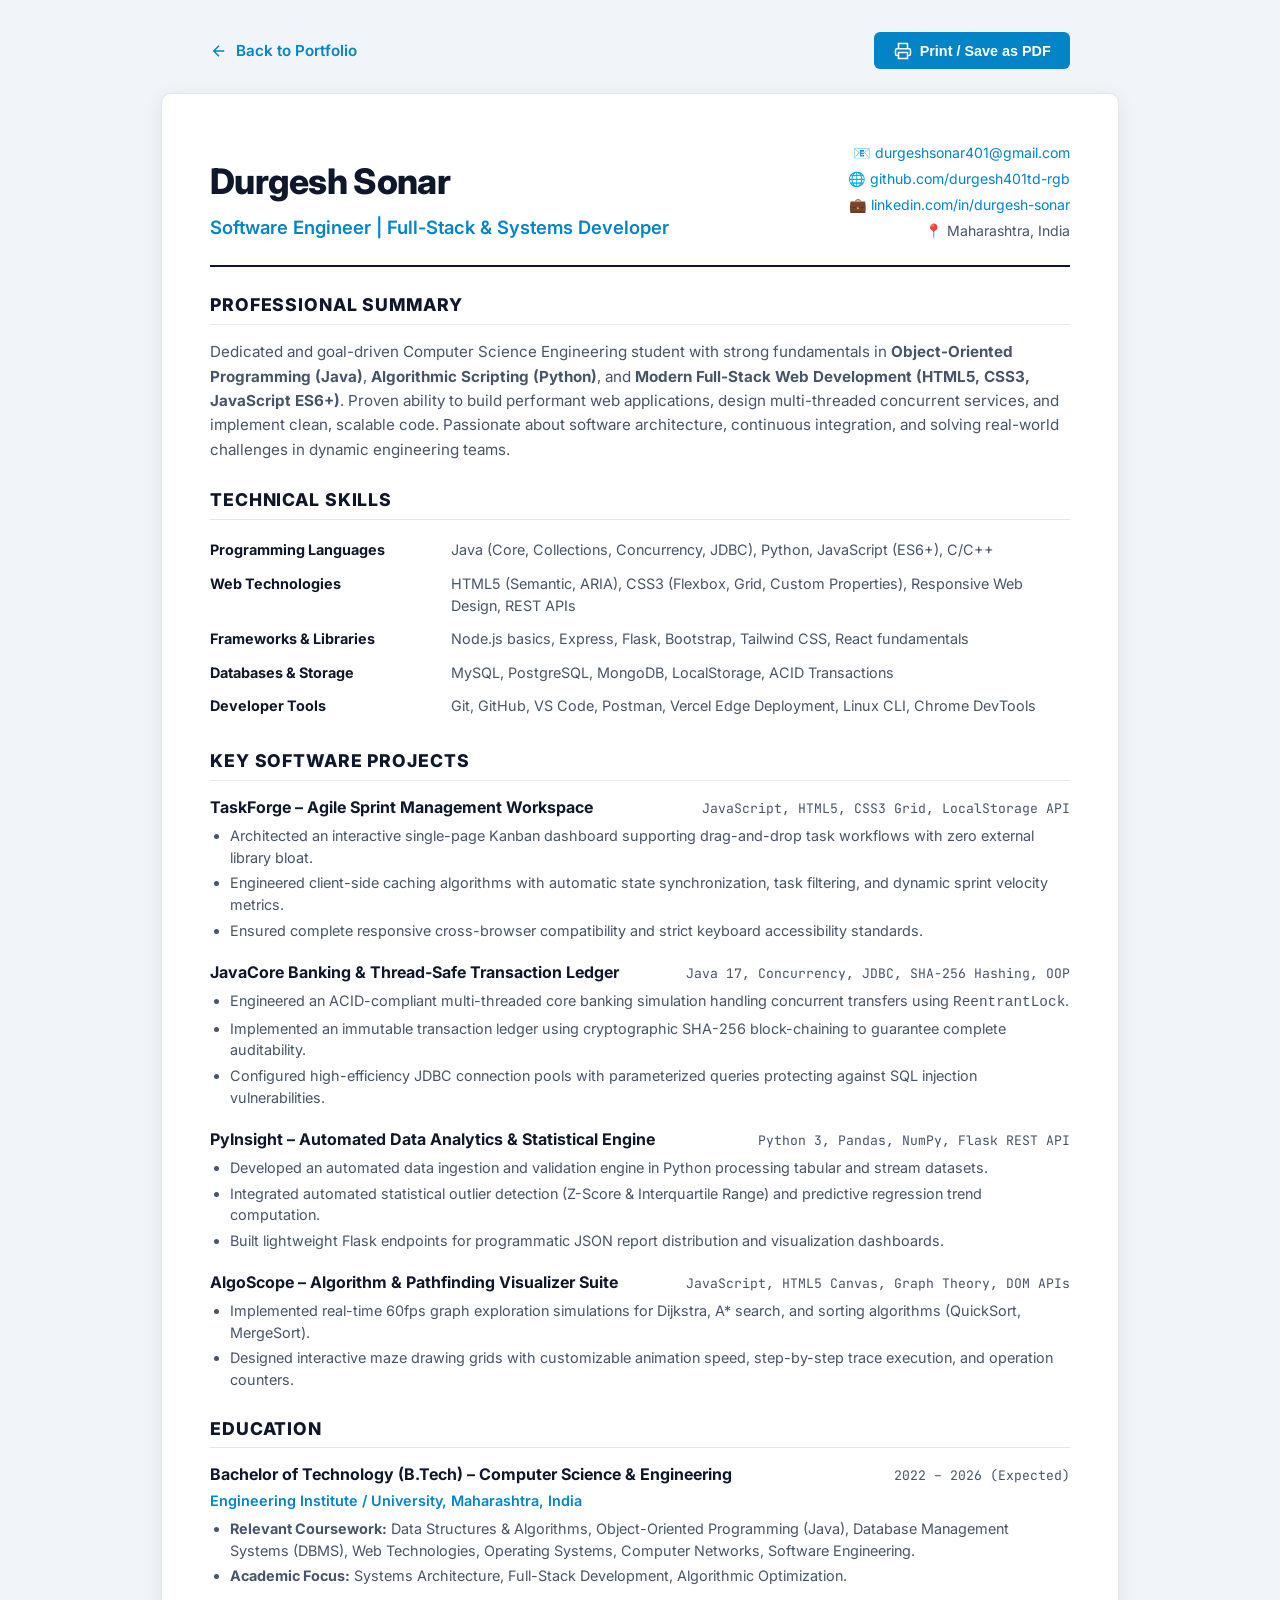
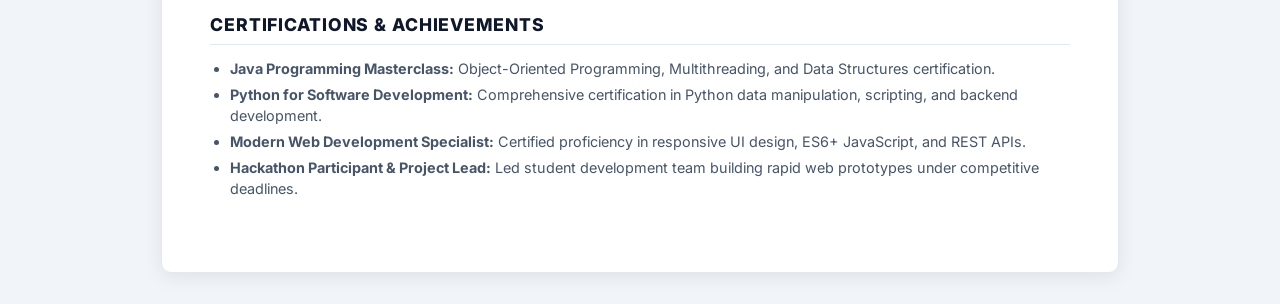
==== resume.html @ f7808ea9 "feat: design, develop, document and configure personal portfolio website" ====
<!DOCTYPE html>
<html lang="en">
<head>
  <meta charset="UTF-8">
  <meta name="viewport" content="width=device-width, initial-scale=1.0">
  <title>Durgesh Sonar - Resume | Software Engineering Portfolio</title>
  <meta name="description" content="Professional Resume of Durgesh Sonar - Software Engineer, Full-Stack Developer specializing in Java, Python, JavaScript, and Web Technologies.">
  <link rel="stylesheet" href="css/resume.css">
  <link rel="preconnect" href="https://fonts.googleapis.com">
  <link rel="preconnect" href="https://fonts.gstatic.com" crossorigin>
  <link href="https://fonts.googleapis.com/css2?family=Inter:wght@400;500;600;700;800&family=JetBrains+Mono:wght@400;600&display=swap" rel="stylesheet">
</head>
<body class="resume-page-body">

  <header class="resume-toolbar">
    <a href="index.html" class="back-link">
      <svg width="18" height="18" viewBox="0 0 24 24" fill="none" stroke="currentColor" stroke-width="2"><path d="M19 12H5M12 19l-7-7 7-7"/></svg>
      Back to Portfolio
    </a>
    <div class="actions">
      <button class="resume-btn" onclick="window.print()">
        <svg width="18" height="18" viewBox="0 0 24 24" fill="none" stroke="currentColor" stroke-width="2"><path d="M6 9V2h12v7M6 18H4a2 2 0 01-2-2v-5a2 2 0 012-2h16a2 2 0 012 2v5a2 2 0 01-2 2h-2"/><rect x="6" y="14" width="12" height="8"/></svg>
        Print / Save as PDF
      </button>
    </div>
  </header>

  <main class="resume-paper">
    <!-- Header -->
    <header class="res-header">
      <div class="res-name-title">
        <h1>Durgesh Sonar</h1>
        <h2>Software Engineer | Full-Stack &amp; Systems Developer</h2>
      </div>
      <ul class="res-contact-info">
        <li>📧 <a href="mailto:durgeshsonar401@gmail.com">durgeshsonar401@gmail.com</a></li>
        <li>🌐 <a href="https://github.com/durgesh401td-rgb" target="_blank" rel="noopener">github.com/durgesh401td-rgb</a></li>
        <li>💼 <a href="https://www.linkedin.com/in/durgesh-sonar-441231389/" target="_blank" rel="noopener">linkedin.com/in/durgesh-sonar</a></li>
        <li>📍 Maharashtra, India</li>
      </ul>
    </header>

    <!-- Professional Summary -->
    <section class="res-section">
      <h3 class="res-section-title">Professional Summary</h3>
      <p class="res-summary-text">
        Dedicated and goal-driven Computer Science Engineering student with strong fundamentals in <strong>Object-Oriented Programming (Java)</strong>, <strong>Algorithmic Scripting (Python)</strong>, and <strong>Modern Full-Stack Web Development (HTML5, CSS3, JavaScript ES6+)</strong>. Proven ability to build performant web applications, design multi-threaded concurrent services, and implement clean, scalable code. Passionate about software architecture, continuous integration, and solving real-world challenges in dynamic engineering teams.
      </p>
    </section>

    <!-- Technical Skills -->
    <section class="res-section">
      <h3 class="res-section-title">Technical Skills</h3>
      <table class="res-skills-table">
        <tbody>
          <tr>
            <td class="skill-label">Programming Languages</td>
            <td class="skill-val">Java (Core, Collections, Concurrency, JDBC), Python, JavaScript (ES6+), C/C++</td>
          </tr>
          <tr>
            <td class="skill-label">Web Technologies</td>
            <td class="skill-val">HTML5 (Semantic, ARIA), CSS3 (Flexbox, Grid, Custom Properties), Responsive Web Design, REST APIs</td>
          </tr>
          <tr>
            <td class="skill-label">Frameworks &amp; Libraries</td>
            <td class="skill-val">Node.js basics, Express, Flask, Bootstrap, Tailwind CSS, React fundamentals</td>
          </tr>
          <tr>
            <td class="skill-label">Databases &amp; Storage</td>
            <td class="skill-val">MySQL, PostgreSQL, MongoDB, LocalStorage, ACID Transactions</td>
          </tr>
          <tr>
            <td class="skill-label">Developer Tools</td>
            <td class="skill-val">Git, GitHub, VS Code, Postman, Vercel Edge Deployment, Linux CLI, Chrome DevTools</td>
          </tr>
        </tbody>
      </table>
    </section>

    <!-- Key Projects -->
    <section class="res-section">
      <h3 class="res-section-title">Key Software Projects</h3>
      
      <!-- Project 1 -->
      <article class="res-item">
        <div class="res-item-head">
          <span class="res-item-title">TaskForge – Agile Sprint Management Workspace</span>
          <span class="res-item-date">JavaScript, HTML5, CSS3 Grid, LocalStorage API</span>
        </div>
        <ul class="res-item-bullets">
          <li>Architected an interactive single-page Kanban dashboard supporting drag-and-drop task workflows with zero external library bloat.</li>
          <li>Engineered client-side caching algorithms with automatic state synchronization, task filtering, and dynamic sprint velocity metrics.</li>
          <li>Ensured complete responsive cross-browser compatibility and strict keyboard accessibility standards.</li>
        </ul>
      </article>

      <!-- Project 2 -->
      <article class="res-item">
        <div class="res-item-head">
          <span class="res-item-title">JavaCore Banking &amp; Thread-Safe Transaction Ledger</span>
          <span class="res-item-date">Java 17, Concurrency, JDBC, SHA-256 Hashing, OOP</span>
        </div>
        <ul class="res-item-bullets">
          <li>Engineered an ACID-compliant multi-threaded core banking simulation handling concurrent transfers using <code>ReentrantLock</code>.</li>
          <li>Implemented an immutable transaction ledger using cryptographic SHA-256 block-chaining to guarantee complete auditability.</li>
          <li>Configured high-efficiency JDBC connection pools with parameterized queries protecting against SQL injection vulnerabilities.</li>
        </ul>
      </article>

      <!-- Project 3 -->
      <article class="res-item">
        <div class="res-item-head">
          <span class="res-item-title">PyInsight – Automated Data Analytics &amp; Statistical Engine</span>
          <span class="res-item-date">Python 3, Pandas, NumPy, Flask REST API</span>
        </div>
        <ul class="res-item-bullets">
          <li>Developed an automated data ingestion and validation engine in Python processing tabular and stream datasets.</li>
          <li>Integrated automated statistical outlier detection (Z-Score &amp; Interquartile Range) and predictive regression trend computation.</li>
          <li>Built lightweight Flask endpoints for programmatic JSON report distribution and visualization dashboards.</li>
        </ul>
      </article>

      <!-- Project 4 -->
      <article class="res-item">
        <div class="res-item-head">
          <span class="res-item-title">AlgoScope – Algorithm &amp; Pathfinding Visualizer Suite</span>
          <span class="res-item-date">JavaScript, HTML5 Canvas, Graph Theory, DOM APIs</span>
        </div>
        <ul class="res-item-bullets">
          <li>Implemented real-time 60fps graph exploration simulations for Dijkstra, A* search, and sorting algorithms (QuickSort, MergeSort).</li>
          <li>Designed interactive maze drawing grids with customizable animation speed, step-by-step trace execution, and operation counters.</li>
        </ul>
      </article>
    </section>

    <!-- Education -->
    <section class="res-section">
      <h3 class="res-section-title">Education</h3>
      <article class="res-item">
        <div class="res-item-head">
          <span class="res-item-title">Bachelor of Technology (B.Tech) – Computer Science &amp; Engineering</span>
          <span class="res-item-date">2022 – 2026 (Expected)</span>
        </div>
        <div class="res-item-subtitle">Engineering Institute / University, Maharashtra, India</div>
        <ul class="res-item-bullets">
          <li><strong>Relevant Coursework:</strong> Data Structures &amp; Algorithms, Object-Oriented Programming (Java), Database Management Systems (DBMS), Web Technologies, Operating Systems, Computer Networks, Software Engineering.</li>
          <li><strong>Academic Focus:</strong> Systems Architecture, Full-Stack Development, Algorithmic Optimization.</li>
        </ul>
      </article>
    </section>

    <!-- Certifications & Achievements -->
    <section class="res-section">
      <h3 class="res-section-title">Certifications &amp; Achievements</h3>
      <ul class="res-item-bullets">
        <li><strong>Java Programming Masterclass:</strong> Object-Oriented Programming, Multithreading, and Data Structures certification.</li>
        <li><strong>Python for Software Development:</strong> Comprehensive certification in Python data manipulation, scripting, and backend development.</li>
        <li><strong>Modern Web Development Specialist:</strong> Certified proficiency in responsive UI design, ES6+ JavaScript, and REST APIs.</li>
        <li><strong>Hackathon Participant &amp; Project Lead:</strong> Led student development team building rapid web prototypes under competitive deadlines.</li>
      </ul>
    </section>
  </main>

</body>
</html>
---- css/resume.css ----
/* ==========================================================================
   RESUME STYLESHEET - DURGESH SONAR
   Screen & High-Fidelity Print (ATS Friendly & Elegant)
   ========================================================================== */

:root {
  --res-bg: #ffffff;
  --res-text: #1e293b;
  --res-text-light: #475569;
  --res-primary: #0284c7;
  --res-secondary: #0f172a;
  --res-border: #e2e8f0;
  --res-font: 'Inter', -apple-system, BlinkMacSystemFont, 'Segoe UI', Roboto, sans-serif;
  --res-font-mono: 'JetBrains Mono', monospace;
}

body.resume-page-body {
  background-color: #f1f5f9;
  color: var(--res-text);
  font-family: var(--res-font);
  line-height: 1.55;
  margin: 0;
  padding: 2rem 1rem;
}

.resume-toolbar {
  max-width: 860px;
  margin: 0 auto 1.5rem auto;
  display: flex;
  justify-content: space-between;
  align-items: center;
  flex-wrap: wrap;
  gap: 1rem;
}

.resume-toolbar .back-link {
  display: inline-flex;
  align-items: center;
  gap: 0.5rem;
  font-size: 0.95rem;
  font-weight: 600;
  color: var(--res-primary);
  text-decoration: none;
}

.resume-toolbar .actions {
  display: flex;
  gap: 0.75rem;
}

.resume-btn {
  display: inline-flex;
  align-items: center;
  gap: 0.5rem;
  background: var(--res-primary);
  color: #ffffff;
  font-size: 0.9rem;
  font-weight: 600;
  padding: 0.6rem 1.2rem;
  border-radius: 6px;
  border: none;
  cursor: pointer;
  text-decoration: none;
  transition: opacity 0.2s;
}

.resume-btn:hover {
  opacity: 0.9;
}

.resume-paper {
  max-width: 860px;
  margin: 0 auto;
  background: var(--res-bg);
  padding: 3rem;
  border-radius: 10px;
  box-shadow: 0 4px 20px rgba(0, 0, 0, 0.08);
  border: 1px solid var(--res-border);
}

/* Header */
.res-header {
  border-bottom: 2px solid var(--res-secondary);
  padding-bottom: 1.5rem;
  margin-bottom: 1.5rem;
  display: flex;
  justify-content: space-between;
  align-items: flex-end;
  flex-wrap: wrap;
  gap: 1rem;
}

.res-name-title h1 {
  font-size: 2.2rem;
  font-weight: 800;
  color: var(--res-secondary);
  margin: 0 0 0.25rem 0;
  letter-spacing: -0.02em;
}

.res-name-title h2 {
  font-size: 1.15rem;
  font-weight: 600;
  color: var(--res-primary);
  margin: 0;
}

.res-contact-info {
  list-style: none;
  padding: 0;
  margin: 0;
  font-size: 0.88rem;
  color: var(--res-text-light);
  display: flex;
  flex-direction: column;
  gap: 0.25rem;
  text-align: right;
}

.res-contact-info a {
  color: var(--res-primary);
  text-decoration: none;
}

.res-contact-info a:hover {
  text-decoration: underline;
}

/* Sections */
.res-section {
  margin-bottom: 1.5rem;
}

.res-section-title {
  font-size: 1.1rem;
  font-weight: 800;
  text-transform: uppercase;
  letter-spacing: 0.05em;
  color: var(--res-secondary);
  border-bottom: 1.5px solid var(--res-border);
  padding-bottom: 0.35rem;
  margin-bottom: 0.85rem;
  display: flex;
  align-items: center;
  gap: 0.5rem;
}

.res-summary-text {
  font-size: 0.95rem;
  color: var(--res-text-light);
  line-height: 1.6;
}

/* Skill Table */
.res-skills-table {
  width: 100%;
  border-collapse: collapse;
  font-size: 0.9rem;
}

.res-skills-table td {
  padding: 0.35rem 0;
  vertical-align: top;
}

.res-skills-table td.skill-label {
  font-weight: 700;
  width: 28%;
  color: var(--res-secondary);
}

.res-skills-table td.skill-val {
  color: var(--res-text-light);
}

/* Items */
.res-item {
  margin-bottom: 1.15rem;
}

.res-item-head {
  display: flex;
  justify-content: space-between;
  align-items: baseline;
  flex-wrap: wrap;
  gap: 0.5rem;
  margin-bottom: 0.2rem;
}

.res-item-title {
  font-size: 1rem;
  font-weight: 700;
  color: var(--res-secondary);
}

.res-item-subtitle {
  font-size: 0.9rem;
  font-weight: 600;
  color: var(--res-primary);
}

.res-item-date {
  font-family: var(--res-font-mono);
  font-size: 0.82rem;
  color: var(--res-text-light);
}

.res-item-bullets {
  padding-left: 1.25rem;
  margin: 0.35rem 0 0 0;
  font-size: 0.9rem;
  color: var(--res-text-light);
}

.res-item-bullets li {
  margin-bottom: 0.25rem;
  line-height: 1.5;
}

/* Print Styles */
@media print {
  @page {
    margin: 1.2cm;
    size: letter portrait;
  }

  body.resume-page-body {
    background: #ffffff !important;
    padding: 0 !important;
  }

  .resume-toolbar {
    display: none !important;
  }

  .resume-paper {
    padding: 0 !important;
    box-shadow: none !important;
    border: none !important;
    max-width: 100% !important;
  }

  a {
    text-decoration: none !important;
    color: var(--res-secondary) !important;
  }
}
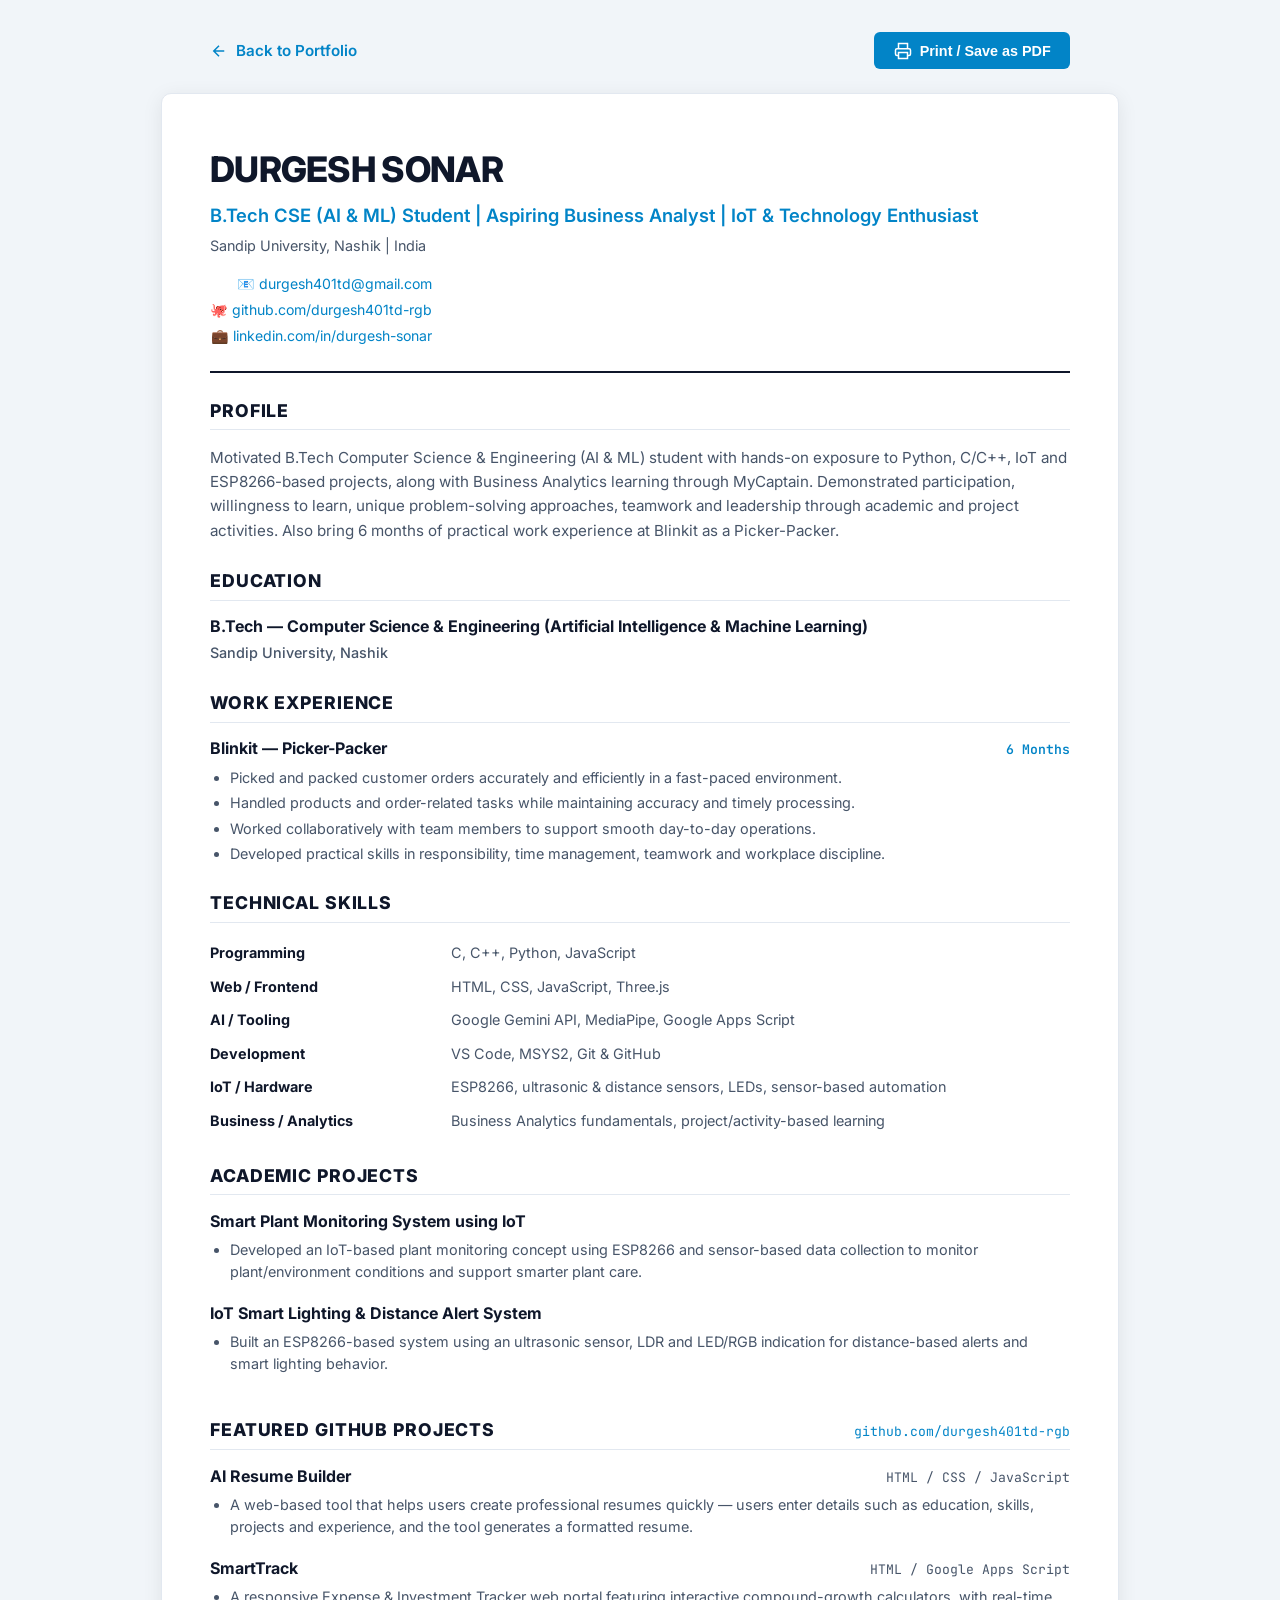
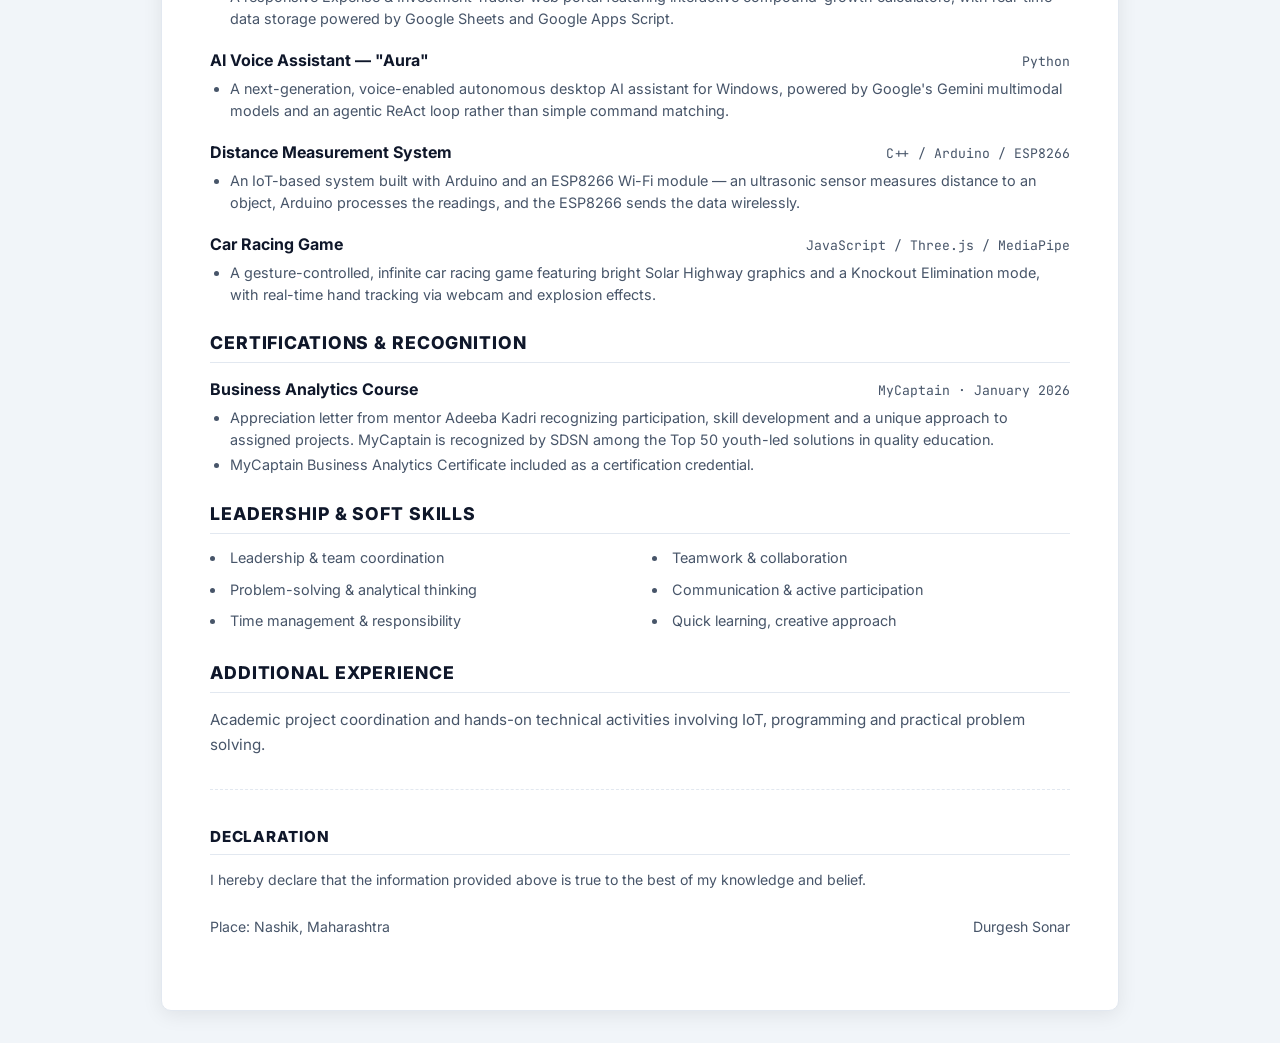
==== commit d10b0cfe: "feat: align portfolio strictly with official resume (B.Tech CSE AI&ML, Blinkit, IoT, AI & Web projec" ====
--- a/resume.html
+++ b/resume.html
@@ -3,8 +3,8 @@
 <head>
   <meta charset="UTF-8">
   <meta name="viewport" content="width=device-width, initial-scale=1.0">
-  <title>Durgesh Sonar - Resume | Software Engineering Portfolio</title>
-  <meta name="description" content="Professional Resume of Durgesh Sonar - Software Engineer, Full-Stack Developer specializing in Java, Python, JavaScript, and Web Technologies.">
+  <title>Durgesh Sonar - Resume</title>
+  <meta name="description" content="Resume of Durgesh Sonar - B.Tech CSE (AI & ML) Student, Sandip University, Nashik">
   <link rel="stylesheet" href="css/resume.css">
   <link rel="preconnect" href="https://fonts.googleapis.com">
   <link rel="preconnect" href="https://fonts.gstatic.com" crossorigin>
@@ -29,135 +29,215 @@
     <!-- Header -->
     <header class="res-header">
       <div class="res-name-title">
-        <h1>Durgesh Sonar</h1>
-        <h2>Software Engineer | Full-Stack &amp; Systems Developer</h2>
+        <h1>DURGESH SONAR</h1>
+        <h2>B.Tech CSE (AI &amp; ML) Student | Aspiring Business Analyst | IoT &amp; Technology Enthusiast</h2>
+        <div style="font-size: 0.9rem; color: #475569; margin-top: 0.35rem;">
+          Sandip University, Nashik | India
+        </div>
       </div>
       <ul class="res-contact-info">
-        <li>📧 <a href="mailto:durgeshsonar401@gmail.com">durgeshsonar401@gmail.com</a></li>
-        <li>🌐 <a href="https://github.com/durgesh401td-rgb" target="_blank" rel="noopener">github.com/durgesh401td-rgb</a></li>
+        <li>📧 <a href="mailto:durgesh401td@gmail.com">durgesh401td@gmail.com</a></li>
+        <li>🐙 <a href="https://github.com/durgesh401td-rgb" target="_blank" rel="noopener">github.com/durgesh401td-rgb</a></li>
         <li>💼 <a href="https://www.linkedin.com/in/durgesh-sonar-441231389/" target="_blank" rel="noopener">linkedin.com/in/durgesh-sonar</a></li>
-        <li>📍 Maharashtra, India</li>
       </ul>
     </header>
 
-    <!-- Professional Summary -->
-    <section class="res-section">
-      <h3 class="res-section-title">Professional Summary</h3>
+    <!-- Profile -->
+    <section class="res-section">
+      <h3 class="res-section-title">PROFILE</h3>
       <p class="res-summary-text">
-        Dedicated and goal-driven Computer Science Engineering student with strong fundamentals in <strong>Object-Oriented Programming (Java)</strong>, <strong>Algorithmic Scripting (Python)</strong>, and <strong>Modern Full-Stack Web Development (HTML5, CSS3, JavaScript ES6+)</strong>. Proven ability to build performant web applications, design multi-threaded concurrent services, and implement clean, scalable code. Passionate about software architecture, continuous integration, and solving real-world challenges in dynamic engineering teams.
+        Motivated B.Tech Computer Science &amp; Engineering (AI &amp; ML) student with hands-on exposure to Python, C/C++, IoT and ESP8266-based projects, along with Business Analytics learning through MyCaptain. Demonstrated participation, willingness to learn, unique problem-solving approaches, teamwork and leadership through academic and project activities. Also bring 6 months of practical work experience at Blinkit as a Picker-Packer.
       </p>
     </section>
 
+    <!-- Education -->
+    <section class="res-section">
+      <h3 class="res-section-title">EDUCATION</h3>
+      <article class="res-item" style="margin-bottom: 0.5rem;">
+        <div class="res-item-head">
+          <span class="res-item-title">B.Tech — Computer Science &amp; Engineering (Artificial Intelligence &amp; Machine Learning)</span>
+        </div>
+        <div class="res-item-subtitle" style="color: #475569; font-weight: 500;">Sandip University, Nashik</div>
+      </article>
+    </section>
+
+    <!-- Work Experience -->
+    <section class="res-section">
+      <h3 class="res-section-title">WORK EXPERIENCE</h3>
+      <article class="res-item">
+        <div class="res-item-head">
+          <span class="res-item-title">Blinkit — Picker-Packer</span>
+          <span class="res-item-date" style="font-weight: 600; color: #0284c7;">6 Months</span>
+        </div>
+        <ul class="res-item-bullets">
+          <li>Picked and packed customer orders accurately and efficiently in a fast-paced environment.</li>
+          <li>Handled products and order-related tasks while maintaining accuracy and timely processing.</li>
+          <li>Worked collaboratively with team members to support smooth day-to-day operations.</li>
+          <li>Developed practical skills in responsibility, time management, teamwork and workplace discipline.</li>
+        </ul>
+      </article>
+    </section>
+
     <!-- Technical Skills -->
     <section class="res-section">
-      <h3 class="res-section-title">Technical Skills</h3>
+      <h3 class="res-section-title">TECHNICAL SKILLS</h3>
       <table class="res-skills-table">
         <tbody>
           <tr>
-            <td class="skill-label">Programming Languages</td>
-            <td class="skill-val">Java (Core, Collections, Concurrency, JDBC), Python, JavaScript (ES6+), C/C++</td>
-          </tr>
-          <tr>
-            <td class="skill-label">Web Technologies</td>
-            <td class="skill-val">HTML5 (Semantic, ARIA), CSS3 (Flexbox, Grid, Custom Properties), Responsive Web Design, REST APIs</td>
-          </tr>
-          <tr>
-            <td class="skill-label">Frameworks &amp; Libraries</td>
-            <td class="skill-val">Node.js basics, Express, Flask, Bootstrap, Tailwind CSS, React fundamentals</td>
-          </tr>
-          <tr>
-            <td class="skill-label">Databases &amp; Storage</td>
-            <td class="skill-val">MySQL, PostgreSQL, MongoDB, LocalStorage, ACID Transactions</td>
-          </tr>
-          <tr>
-            <td class="skill-label">Developer Tools</td>
-            <td class="skill-val">Git, GitHub, VS Code, Postman, Vercel Edge Deployment, Linux CLI, Chrome DevTools</td>
+            <td class="skill-label">Programming</td>
+            <td class="skill-val">C, C++, Python, JavaScript</td>
+          </tr>
+          <tr>
+            <td class="skill-label">Web / Frontend</td>
+            <td class="skill-val">HTML, CSS, JavaScript, Three.js</td>
+          </tr>
+          <tr>
+            <td class="skill-label">AI / Tooling</td>
+            <td class="skill-val">Google Gemini API, MediaPipe, Google Apps Script</td>
+          </tr>
+          <tr>
+            <td class="skill-label">Development</td>
+            <td class="skill-val">VS Code, MSYS2, Git &amp; GitHub</td>
+          </tr>
+          <tr>
+            <td class="skill-label">IoT / Hardware</td>
+            <td class="skill-val">ESP8266, ultrasonic &amp; distance sensors, LEDs, sensor-based automation</td>
+          </tr>
+          <tr>
+            <td class="skill-label">Business / Analytics</td>
+            <td class="skill-val">Business Analytics fundamentals, project/activity-based learning</td>
           </tr>
         </tbody>
       </table>
     </section>
 
-    <!-- Key Projects -->
-    <section class="res-section">
-      <h3 class="res-section-title">Key Software Projects</h3>
+    <!-- Academic Projects -->
+    <section class="res-section">
+      <h3 class="res-section-title">ACADEMIC PROJECTS</h3>
       
-      <!-- Project 1 -->
-      <article class="res-item">
-        <div class="res-item-head">
-          <span class="res-item-title">TaskForge – Agile Sprint Management Workspace</span>
-          <span class="res-item-date">JavaScript, HTML5, CSS3 Grid, LocalStorage API</span>
-        </div>
-        <ul class="res-item-bullets">
-          <li>Architected an interactive single-page Kanban dashboard supporting drag-and-drop task workflows with zero external library bloat.</li>
-          <li>Engineered client-side caching algorithms with automatic state synchronization, task filtering, and dynamic sprint velocity metrics.</li>
-          <li>Ensured complete responsive cross-browser compatibility and strict keyboard accessibility standards.</li>
-        </ul>
-      </article>
-
-      <!-- Project 2 -->
-      <article class="res-item">
-        <div class="res-item-head">
-          <span class="res-item-title">JavaCore Banking &amp; Thread-Safe Transaction Ledger</span>
-          <span class="res-item-date">Java 17, Concurrency, JDBC, SHA-256 Hashing, OOP</span>
-        </div>
-        <ul class="res-item-bullets">
-          <li>Engineered an ACID-compliant multi-threaded core banking simulation handling concurrent transfers using <code>ReentrantLock</code>.</li>
-          <li>Implemented an immutable transaction ledger using cryptographic SHA-256 block-chaining to guarantee complete auditability.</li>
-          <li>Configured high-efficiency JDBC connection pools with parameterized queries protecting against SQL injection vulnerabilities.</li>
-        </ul>
-      </article>
-
-      <!-- Project 3 -->
-      <article class="res-item">
-        <div class="res-item-head">
-          <span class="res-item-title">PyInsight – Automated Data Analytics &amp; Statistical Engine</span>
-          <span class="res-item-date">Python 3, Pandas, NumPy, Flask REST API</span>
-        </div>
-        <ul class="res-item-bullets">
-          <li>Developed an automated data ingestion and validation engine in Python processing tabular and stream datasets.</li>
-          <li>Integrated automated statistical outlier detection (Z-Score &amp; Interquartile Range) and predictive regression trend computation.</li>
-          <li>Built lightweight Flask endpoints for programmatic JSON report distribution and visualization dashboards.</li>
-        </ul>
-      </article>
-
-      <!-- Project 4 -->
-      <article class="res-item">
-        <div class="res-item-head">
-          <span class="res-item-title">AlgoScope – Algorithm &amp; Pathfinding Visualizer Suite</span>
-          <span class="res-item-date">JavaScript, HTML5 Canvas, Graph Theory, DOM APIs</span>
-        </div>
-        <ul class="res-item-bullets">
-          <li>Implemented real-time 60fps graph exploration simulations for Dijkstra, A* search, and sorting algorithms (QuickSort, MergeSort).</li>
-          <li>Designed interactive maze drawing grids with customizable animation speed, step-by-step trace execution, and operation counters.</li>
-        </ul>
-      </article>
-    </section>
-
-    <!-- Education -->
-    <section class="res-section">
-      <h3 class="res-section-title">Education</h3>
-      <article class="res-item">
-        <div class="res-item-head">
-          <span class="res-item-title">Bachelor of Technology (B.Tech) – Computer Science &amp; Engineering</span>
-          <span class="res-item-date">2022 – 2026 (Expected)</span>
-        </div>
-        <div class="res-item-subtitle">Engineering Institute / University, Maharashtra, India</div>
-        <ul class="res-item-bullets">
-          <li><strong>Relevant Coursework:</strong> Data Structures &amp; Algorithms, Object-Oriented Programming (Java), Database Management Systems (DBMS), Web Technologies, Operating Systems, Computer Networks, Software Engineering.</li>
-          <li><strong>Academic Focus:</strong> Systems Architecture, Full-Stack Development, Algorithmic Optimization.</li>
-        </ul>
-      </article>
-    </section>
-
-    <!-- Certifications & Achievements -->
-    <section class="res-section">
-      <h3 class="res-section-title">Certifications &amp; Achievements</h3>
-      <ul class="res-item-bullets">
-        <li><strong>Java Programming Masterclass:</strong> Object-Oriented Programming, Multithreading, and Data Structures certification.</li>
-        <li><strong>Python for Software Development:</strong> Comprehensive certification in Python data manipulation, scripting, and backend development.</li>
-        <li><strong>Modern Web Development Specialist:</strong> Certified proficiency in responsive UI design, ES6+ JavaScript, and REST APIs.</li>
-        <li><strong>Hackathon Participant &amp; Project Lead:</strong> Led student development team building rapid web prototypes under competitive deadlines.</li>
+      <article class="res-item">
+        <div class="res-item-head">
+          <span class="res-item-title">Smart Plant Monitoring System using IoT</span>
+        </div>
+        <ul class="res-item-bullets">
+          <li>Developed an IoT-based plant monitoring concept using ESP8266 and sensor-based data collection to monitor plant/environment conditions and support smarter plant care.</li>
+        </ul>
+      </article>
+
+      <article class="res-item">
+        <div class="res-item-head">
+          <span class="res-item-title">IoT Smart Lighting &amp; Distance Alert System</span>
+        </div>
+        <ul class="res-item-bullets">
+          <li>Built an ESP8266-based system using an ultrasonic sensor, LDR and LED/RGB indication for distance-based alerts and smart lighting behavior.</li>
+        </ul>
+      </article>
+    </section>
+
+    <!-- Featured GitHub Projects -->
+    <section class="res-section">
+      <div style="display: flex; justify-content: space-between; align-items: baseline; border-bottom: 1.5px solid var(--res-border); padding-bottom: 0.35rem; margin-bottom: 0.85rem;">
+        <h3 class="res-section-title" style="border-bottom: none; padding-bottom: 0; margin-bottom: 0;">FEATURED GITHUB PROJECTS</h3>
+        <span style="font-family: var(--res-font-mono); font-size: 0.82rem; color: #0284c7;">github.com/durgesh401td-rgb</span>
+      </div>
+
+      <article class="res-item">
+        <div class="res-item-head">
+          <span class="res-item-title">AI Resume Builder</span>
+          <span class="res-item-date">HTML / CSS / JavaScript</span>
+        </div>
+        <ul class="res-item-bullets">
+          <li>A web-based tool that helps users create professional resumes quickly — users enter details such as education, skills, projects and experience, and the tool generates a formatted resume.</li>
+        </ul>
+      </article>
+
+      <article class="res-item">
+        <div class="res-item-head">
+          <span class="res-item-title">SmartTrack</span>
+          <span class="res-item-date">HTML / Google Apps Script</span>
+        </div>
+        <ul class="res-item-bullets">
+          <li>A responsive Expense &amp; Investment Tracker web portal featuring interactive compound-growth calculators, with real-time data storage powered by Google Sheets and Google Apps Script.</li>
+        </ul>
+      </article>
+
+      <article class="res-item">
+        <div class="res-item-head">
+          <span class="res-item-title">AI Voice Assistant — "Aura"</span>
+          <span class="res-item-date">Python</span>
+        </div>
+        <ul class="res-item-bullets">
+          <li>A next-generation, voice-enabled autonomous desktop AI assistant for Windows, powered by Google's Gemini multimodal models and an agentic ReAct loop rather than simple command matching.</li>
+        </ul>
+      </article>
+
+      <article class="res-item">
+        <div class="res-item-head">
+          <span class="res-item-title">Distance Measurement System</span>
+          <span class="res-item-date">C++ / Arduino / ESP8266</span>
+        </div>
+        <ul class="res-item-bullets">
+          <li>An IoT-based system built with Arduino and an ESP8266 Wi-Fi module — an ultrasonic sensor measures distance to an object, Arduino processes the readings, and the ESP8266 sends the data wirelessly.</li>
+        </ul>
+      </article>
+
+      <article class="res-item">
+        <div class="res-item-head">
+          <span class="res-item-title">Car Racing Game</span>
+          <span class="res-item-date">JavaScript / Three.js / MediaPipe</span>
+        </div>
+        <ul class="res-item-bullets">
+          <li>A gesture-controlled, infinite car racing game featuring bright Solar Highway graphics and a Knockout Elimination mode, with real-time hand tracking via webcam and explosion effects.</li>
+        </ul>
+      </article>
+    </section>
+
+    <!-- Certifications & Recognition -->
+    <section class="res-section">
+      <h3 class="res-section-title">CERTIFICATIONS &amp; RECOGNITION</h3>
+      <article class="res-item">
+        <div class="res-item-head">
+          <span class="res-item-title">Business Analytics Course</span>
+          <span class="res-item-date">MyCaptain · January 2026</span>
+        </div>
+        <ul class="res-item-bullets">
+          <li>Appreciation letter from mentor Adeeba Kadri recognizing participation, skill development and a unique approach to assigned projects. MyCaptain is recognized by SDSN among the Top 50 youth-led solutions in quality education.</li>
+          <li>MyCaptain Business Analytics Certificate included as a certification credential.</li>
+        </ul>
+      </article>
+    </section>
+
+    <!-- Leadership & Soft Skills -->
+    <section class="res-section">
+      <h3 class="res-section-title">LEADERSHIP &amp; SOFT SKILLS</h3>
+      <ul class="res-item-bullets" style="display: grid; grid-template-columns: 1fr 1fr; gap: 0.35rem 1.5rem; list-style-position: inside; padding-left: 0;">
+        <li>Leadership &amp; team coordination</li>
+        <li>Teamwork &amp; collaboration</li>
+        <li>Problem-solving &amp; analytical thinking</li>
+        <li>Communication &amp; active participation</li>
+        <li>Time management &amp; responsibility</li>
+        <li>Quick learning, creative approach</li>
       </ul>
+    </section>
+
+    <!-- Additional Experience -->
+    <section class="res-section">
+      <h3 class="res-section-title">ADDITIONAL EXPERIENCE</h3>
+      <p class="res-summary-text">
+        Academic project coordination and hands-on technical activities involving IoT, programming and practical problem solving.
+      </p>
+    </section>
+
+    <!-- Declaration -->
+    <section class="res-section" style="margin-top: 2rem; border-top: 1px dashed var(--res-border); padding-top: 1.25rem;">
+      <h3 class="res-section-title" style="font-size: 0.95rem;">DECLARATION</h3>
+      <p class="res-summary-text" style="font-size: 0.88rem; margin-bottom: 1.5rem;">
+        I hereby declare that the information provided above is true to the best of my knowledge and belief.
+      </p>
+      <div style="display: flex; justify-content: space-between; font-size: 0.88rem; color: #475569;">
+        <span>Place: Nashik, Maharashtra</span>
+        <span>Durgesh Sonar</span>
+      </div>
     </section>
   </main>
 
